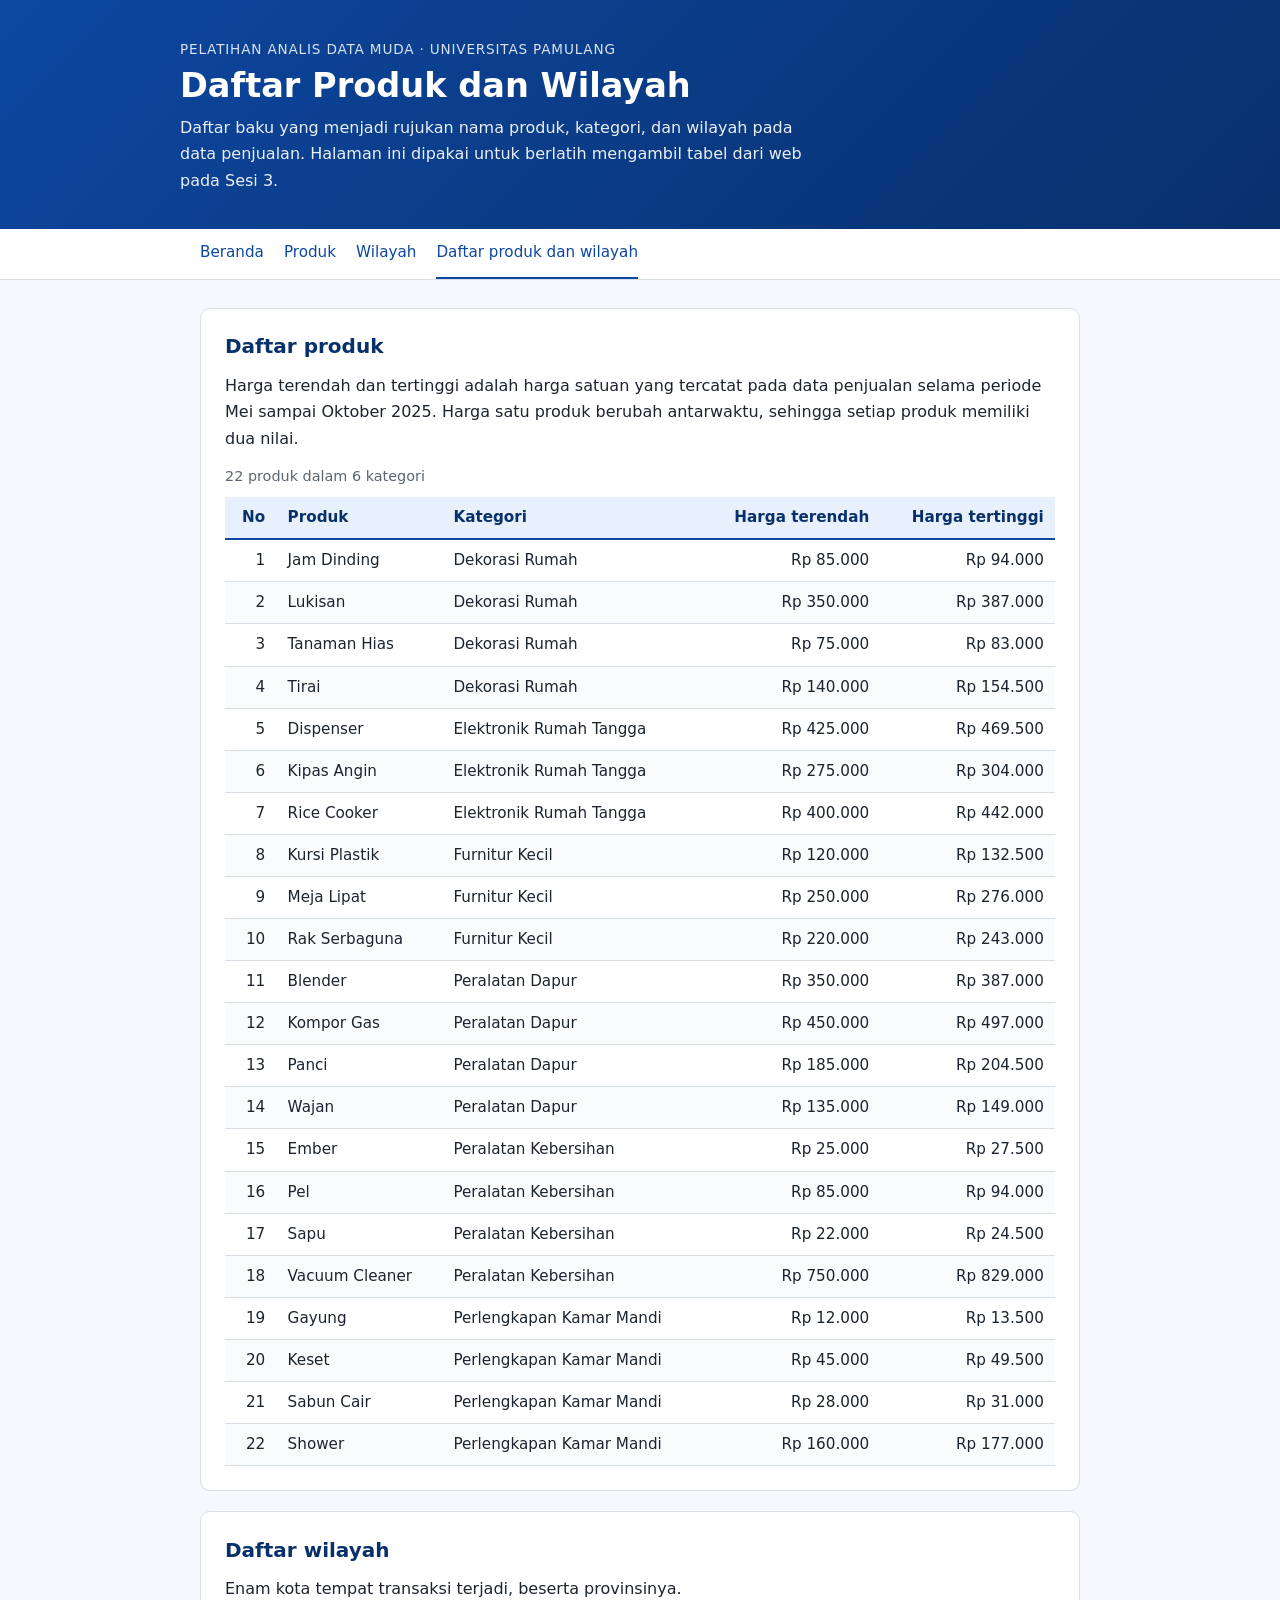
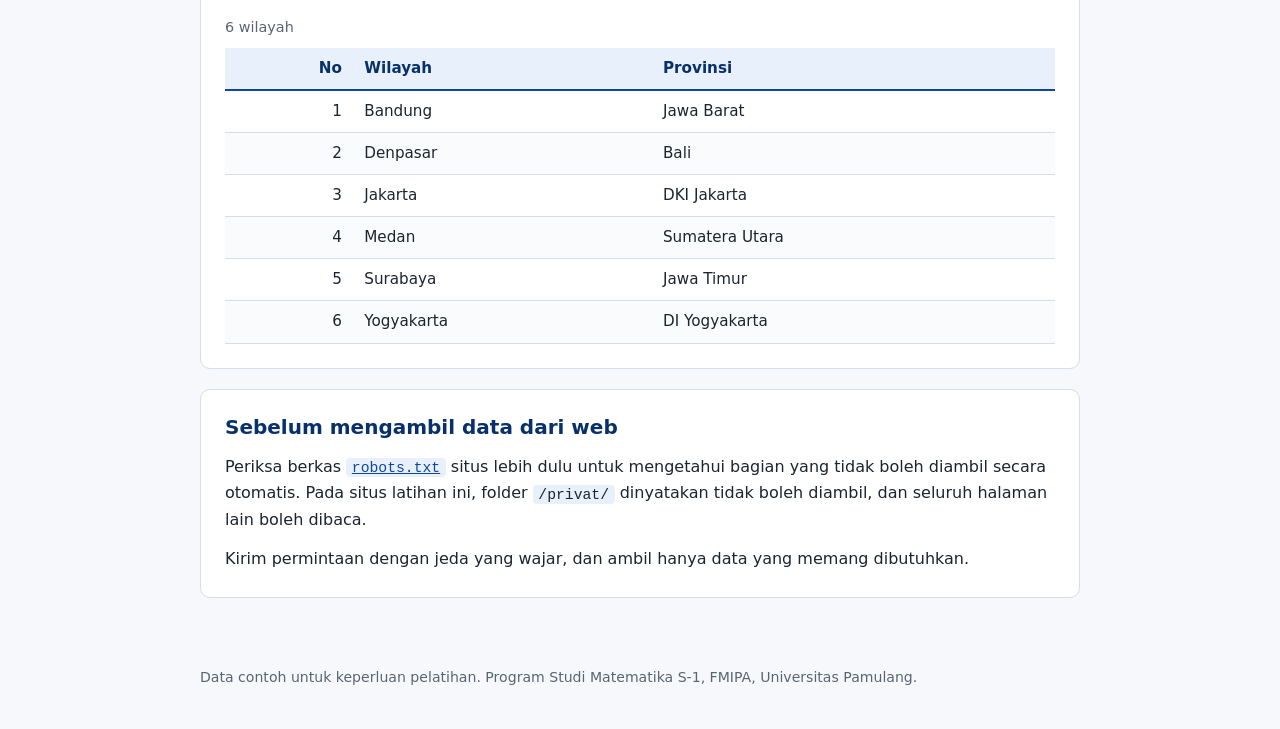
==== daftar_produk.html @ d487b11e "Situs data pelatihan" ====
<!DOCTYPE html>
<html lang="id">
<head>
  <meta charset="utf-8">
  <meta name="viewport" content="width=device-width, initial-scale=1">
  <title>Daftar Produk dan Wilayah · Pusat Data Pelatihan</title>
  <meta name="description" content="Daftar baku produk, kategori, harga satuan, dan wilayah untuk latihan pengambilan data dari web.">
  <link rel="stylesheet" href="style.css">
</head>
<body>

<header class="atas">
  <div class="isi">
    <p class="label">Pelatihan Analis Data Muda · Universitas Pamulang</p>
    <h1>Daftar Produk dan Wilayah</h1>
    <p class="sub">Daftar baku yang menjadi rujukan nama produk, kategori, dan wilayah pada data penjualan. Halaman ini dipakai untuk berlatih mengambil tabel dari web pada Sesi 3.</p>
  </div>
</header>

<nav class="menu" aria-label="Menu utama">
  <div class="isi">
    <a href="index.html">Beranda</a>
    <a href="#produk">Produk</a>
    <a href="#wilayah">Wilayah</a>
    <a href="daftar_produk.html" aria-current="page">Daftar produk dan wilayah</a>
  </div>
</nav>

<main>

  <section id="produk">
    <h2>Daftar produk</h2>
    <p>Harga terendah dan tertinggi adalah harga satuan yang tercatat pada data penjualan selama periode Mei sampai Oktober 2025. Harga satu produk berubah antarwaktu, sehingga setiap produk memiliki dua nilai.</p>
    <div class="gulir">
      <table id="tabel-produk" class="data-produk">
        <caption>22 produk dalam 6 kategori</caption>
        <thead>
          <tr><th class="angka">No</th><th>Produk</th><th>Kategori</th><th class="angka">Harga terendah</th><th class="angka">Harga tertinggi</th></tr>
        </thead>
        <tbody>
          <tr><td class="angka">1</td><td>Jam Dinding</td><td>Dekorasi Rumah</td><td class="angka">Rp 85.000</td><td class="angka">Rp 94.000</td></tr>
          <tr><td class="angka">2</td><td>Lukisan</td><td>Dekorasi Rumah</td><td class="angka">Rp 350.000</td><td class="angka">Rp 387.000</td></tr>
          <tr><td class="angka">3</td><td>Tanaman Hias</td><td>Dekorasi Rumah</td><td class="angka">Rp 75.000</td><td class="angka">Rp 83.000</td></tr>
          <tr><td class="angka">4</td><td>Tirai</td><td>Dekorasi Rumah</td><td class="angka">Rp 140.000</td><td class="angka">Rp 154.500</td></tr>
          <tr><td class="angka">5</td><td>Dispenser</td><td>Elektronik Rumah Tangga</td><td class="angka">Rp 425.000</td><td class="angka">Rp 469.500</td></tr>
          <tr><td class="angka">6</td><td>Kipas Angin</td><td>Elektronik Rumah Tangga</td><td class="angka">Rp 275.000</td><td class="angka">Rp 304.000</td></tr>
          <tr><td class="angka">7</td><td>Rice Cooker</td><td>Elektronik Rumah Tangga</td><td class="angka">Rp 400.000</td><td class="angka">Rp 442.000</td></tr>
          <tr><td class="angka">8</td><td>Kursi Plastik</td><td>Furnitur Kecil</td><td class="angka">Rp 120.000</td><td class="angka">Rp 132.500</td></tr>
          <tr><td class="angka">9</td><td>Meja Lipat</td><td>Furnitur Kecil</td><td class="angka">Rp 250.000</td><td class="angka">Rp 276.000</td></tr>
          <tr><td class="angka">10</td><td>Rak Serbaguna</td><td>Furnitur Kecil</td><td class="angka">Rp 220.000</td><td class="angka">Rp 243.000</td></tr>
          <tr><td class="angka">11</td><td>Blender</td><td>Peralatan Dapur</td><td class="angka">Rp 350.000</td><td class="angka">Rp 387.000</td></tr>
          <tr><td class="angka">12</td><td>Kompor Gas</td><td>Peralatan Dapur</td><td class="angka">Rp 450.000</td><td class="angka">Rp 497.000</td></tr>
          <tr><td class="angka">13</td><td>Panci</td><td>Peralatan Dapur</td><td class="angka">Rp 185.000</td><td class="angka">Rp 204.500</td></tr>
          <tr><td class="angka">14</td><td>Wajan</td><td>Peralatan Dapur</td><td class="angka">Rp 135.000</td><td class="angka">Rp 149.000</td></tr>
          <tr><td class="angka">15</td><td>Ember</td><td>Peralatan Kebersihan</td><td class="angka">Rp 25.000</td><td class="angka">Rp 27.500</td></tr>
          <tr><td class="angka">16</td><td>Pel</td><td>Peralatan Kebersihan</td><td class="angka">Rp 85.000</td><td class="angka">Rp 94.000</td></tr>
          <tr><td class="angka">17</td><td>Sapu</td><td>Peralatan Kebersihan</td><td class="angka">Rp 22.000</td><td class="angka">Rp 24.500</td></tr>
          <tr><td class="angka">18</td><td>Vacuum Cleaner</td><td>Peralatan Kebersihan</td><td class="angka">Rp 750.000</td><td class="angka">Rp 829.000</td></tr>
          <tr><td class="angka">19</td><td>Gayung</td><td>Perlengkapan Kamar Mandi</td><td class="angka">Rp 12.000</td><td class="angka">Rp 13.500</td></tr>
          <tr><td class="angka">20</td><td>Keset</td><td>Perlengkapan Kamar Mandi</td><td class="angka">Rp 45.000</td><td class="angka">Rp 49.500</td></tr>
          <tr><td class="angka">21</td><td>Sabun Cair</td><td>Perlengkapan Kamar Mandi</td><td class="angka">Rp 28.000</td><td class="angka">Rp 31.000</td></tr>
          <tr><td class="angka">22</td><td>Shower</td><td>Perlengkapan Kamar Mandi</td><td class="angka">Rp 160.000</td><td class="angka">Rp 177.000</td></tr>
        </tbody>
      </table>
    </div>
  </section>

  <section id="wilayah">
    <h2>Daftar wilayah</h2>
    <p>Enam kota tempat transaksi terjadi, beserta provinsinya.</p>
    <div class="gulir">
      <table id="tabel-wilayah" class="data-wilayah">
        <caption>6 wilayah</caption>
        <thead>
          <tr><th class="angka">No</th><th>Wilayah</th><th>Provinsi</th></tr>
        </thead>
        <tbody>
          <tr><td class="angka">1</td><td>Bandung</td><td>Jawa Barat</td></tr>
          <tr><td class="angka">2</td><td>Denpasar</td><td>Bali</td></tr>
          <tr><td class="angka">3</td><td>Jakarta</td><td>DKI Jakarta</td></tr>
          <tr><td class="angka">4</td><td>Medan</td><td>Sumatera Utara</td></tr>
          <tr><td class="angka">5</td><td>Surabaya</td><td>Jawa Timur</td></tr>
          <tr><td class="angka">6</td><td>Yogyakarta</td><td>DI Yogyakarta</td></tr>
        </tbody>
      </table>
    </div>
  </section>

  <section id="etika">
    <h2>Sebelum mengambil data dari web</h2>
    <p>Periksa berkas <a href="robots.txt"><code>robots.txt</code></a> situs lebih dulu untuk mengetahui bagian yang tidak boleh diambil secara otomatis. Pada situs latihan ini, folder <code>/privat/</code> dinyatakan tidak boleh diambil, dan seluruh halaman lain boleh dibaca.</p>
    <p>Kirim permintaan dengan jeda yang wajar, dan ambil hanya data yang memang dibutuhkan.</p>
  </section>

</main>

<footer>
  <p>Data contoh untuk keperluan pelatihan. Program Studi Matematika S-1, FMIPA, Universitas Pamulang.</p>
</footer>

</body>
</html>
---- style.css ----
:root {
  --biru: #0d47a1;
  --biru-tua: #08306b;
  --biru-muda: #e8f0fb;
  --teks: #1c2430;
  --redup: #5a6572;
  --garis: #d8dee6;
  --latar: #f6f8fb;
  --kode: #0f1b2d;
}

* { box-sizing: border-box; }

html { scroll-behavior: smooth; }

body {
  margin: 0;
  font-family: system-ui, -apple-system, "Segoe UI", Roboto, "Helvetica Neue", Arial, sans-serif;
  line-height: 1.65;
  color: var(--teks);
  background: var(--latar);
}

header.atas {
  background: linear-gradient(135deg, var(--biru) 0%, var(--biru-tua) 100%);
  color: #fff;
  padding: 2.4rem 1.25rem 2.2rem;
}

header.atas .isi {
  max-width: 920px;
  margin: 0 auto;
}

header.atas .label {
  margin: 0 0 .35rem;
  font-size: .85rem;
  letter-spacing: .06em;
  text-transform: uppercase;
  opacity: .85;
}

header.atas h1 {
  margin: 0 0 .5rem;
  font-size: clamp(1.5rem, 4vw, 2.1rem);
  line-height: 1.2;
}

header.atas p.sub {
  margin: 0;
  max-width: 62ch;
  opacity: .92;
}

nav.menu {
  background: #fff;
  border-bottom: 1px solid var(--garis);
}

nav.menu .isi {
  max-width: 920px;
  margin: 0 auto;
  padding: 0 1.25rem;
  display: flex;
  flex-wrap: wrap;
  gap: .25rem 1.25rem;
}

nav.menu a {
  display: inline-block;
  padding: .7rem 0;
  color: var(--biru);
  text-decoration: none;
  font-size: .95rem;
  border-bottom: 2px solid transparent;
}

nav.menu a:hover,
nav.menu a[aria-current="page"] {
  border-bottom-color: var(--biru);
}

main {
  max-width: 920px;
  margin: 0 auto;
  padding: 1.75rem 1.25rem 3rem;
}

section {
  background: #fff;
  border: 1px solid var(--garis);
  border-radius: 10px;
  padding: 1.35rem 1.5rem 1.5rem;
  margin: 0 0 1.25rem;
}

section h2 {
  margin: 0 0 .6rem;
  font-size: 1.25rem;
  color: var(--biru-tua);
}

p { margin: 0 0 .85rem; }
p:last-child { margin-bottom: 0; }

a { color: var(--biru); }

.tombol {
  display: inline-block;
  padding: .6rem 1.1rem;
  border-radius: 8px;
  border: 1px solid var(--biru);
  background: var(--biru);
  color: #fff;
  font-weight: 600;
  text-decoration: none;
  cursor: pointer;
  font-size: .95rem;
}

.tombol:hover { background: var(--biru-tua); }

.tombol.sekunder {
  background: #fff;
  color: var(--biru);
}

.tombol.sekunder:hover { background: var(--biru-muda); }

.baris-tombol {
  display: flex;
  flex-wrap: wrap;
  gap: .6rem;
  margin: 1rem 0 1.1rem;
}

.catatan {
  border-left: 4px solid var(--biru);
  background: var(--biru-muda);
  padding: .7rem 1rem;
  border-radius: 0 8px 8px 0;
  font-size: .95rem;
}

.bungkus-kode { position: relative; margin: .5rem 0 1rem; }

pre {
  margin: 0;
  padding: 1rem 1.1rem;
  background: var(--kode);
  color: #e6edf6;
  border-radius: 8px;
  overflow-x: auto;
  font-size: .88rem;
  line-height: 1.55;
}

code {
  font-family: ui-monospace, "Cascadia Mono", Consolas, Menlo, monospace;
  font-size: .92em;
}

p code, td code {
  background: var(--biru-muda);
  padding: .1rem .35rem;
  border-radius: 4px;
  overflow-wrap: anywhere;
}

td:first-child code {
  white-space: nowrap;
  overflow-wrap: normal;
}

.salin {
  position: absolute;
  top: .5rem;
  right: .5rem;
  padding: .25rem .6rem;
  font-size: .8rem;
  border-radius: 6px;
  border: 1px solid #3b4a63;
  background: #1c2a42;
  color: #dbe6f5;
  cursor: pointer;
}

.salin:hover { background: #26395a; }

.gulir { overflow-x: auto; }

table {
  width: 100%;
  border-collapse: collapse;
  font-size: .95rem;
}

caption {
  text-align: left;
  color: var(--redup);
  font-size: .9rem;
  padding-bottom: .5rem;
}

th, td {
  text-align: left;
  padding: .5rem .7rem;
  border-bottom: 1px solid var(--garis);
  vertical-align: top;
}

thead th {
  background: var(--biru-muda);
  color: var(--biru-tua);
  border-bottom: 2px solid var(--biru);
  white-space: nowrap;
}

tbody tr:nth-child(even) { background: #fafbfd; }

td.angka, th.angka { text-align: right; white-space: nowrap; }

ul.rapat { margin: .25rem 0 0; padding-left: 1.2rem; }

footer {
  max-width: 920px;
  margin: 0 auto;
  padding: 0 1.25rem 2.5rem;
  color: var(--redup);
  font-size: .88rem;
}

@media (max-width: 560px) {
  section { padding: 1.1rem 1rem 1.2rem; }
  .tombol { width: 100%; text-align: center; }
}
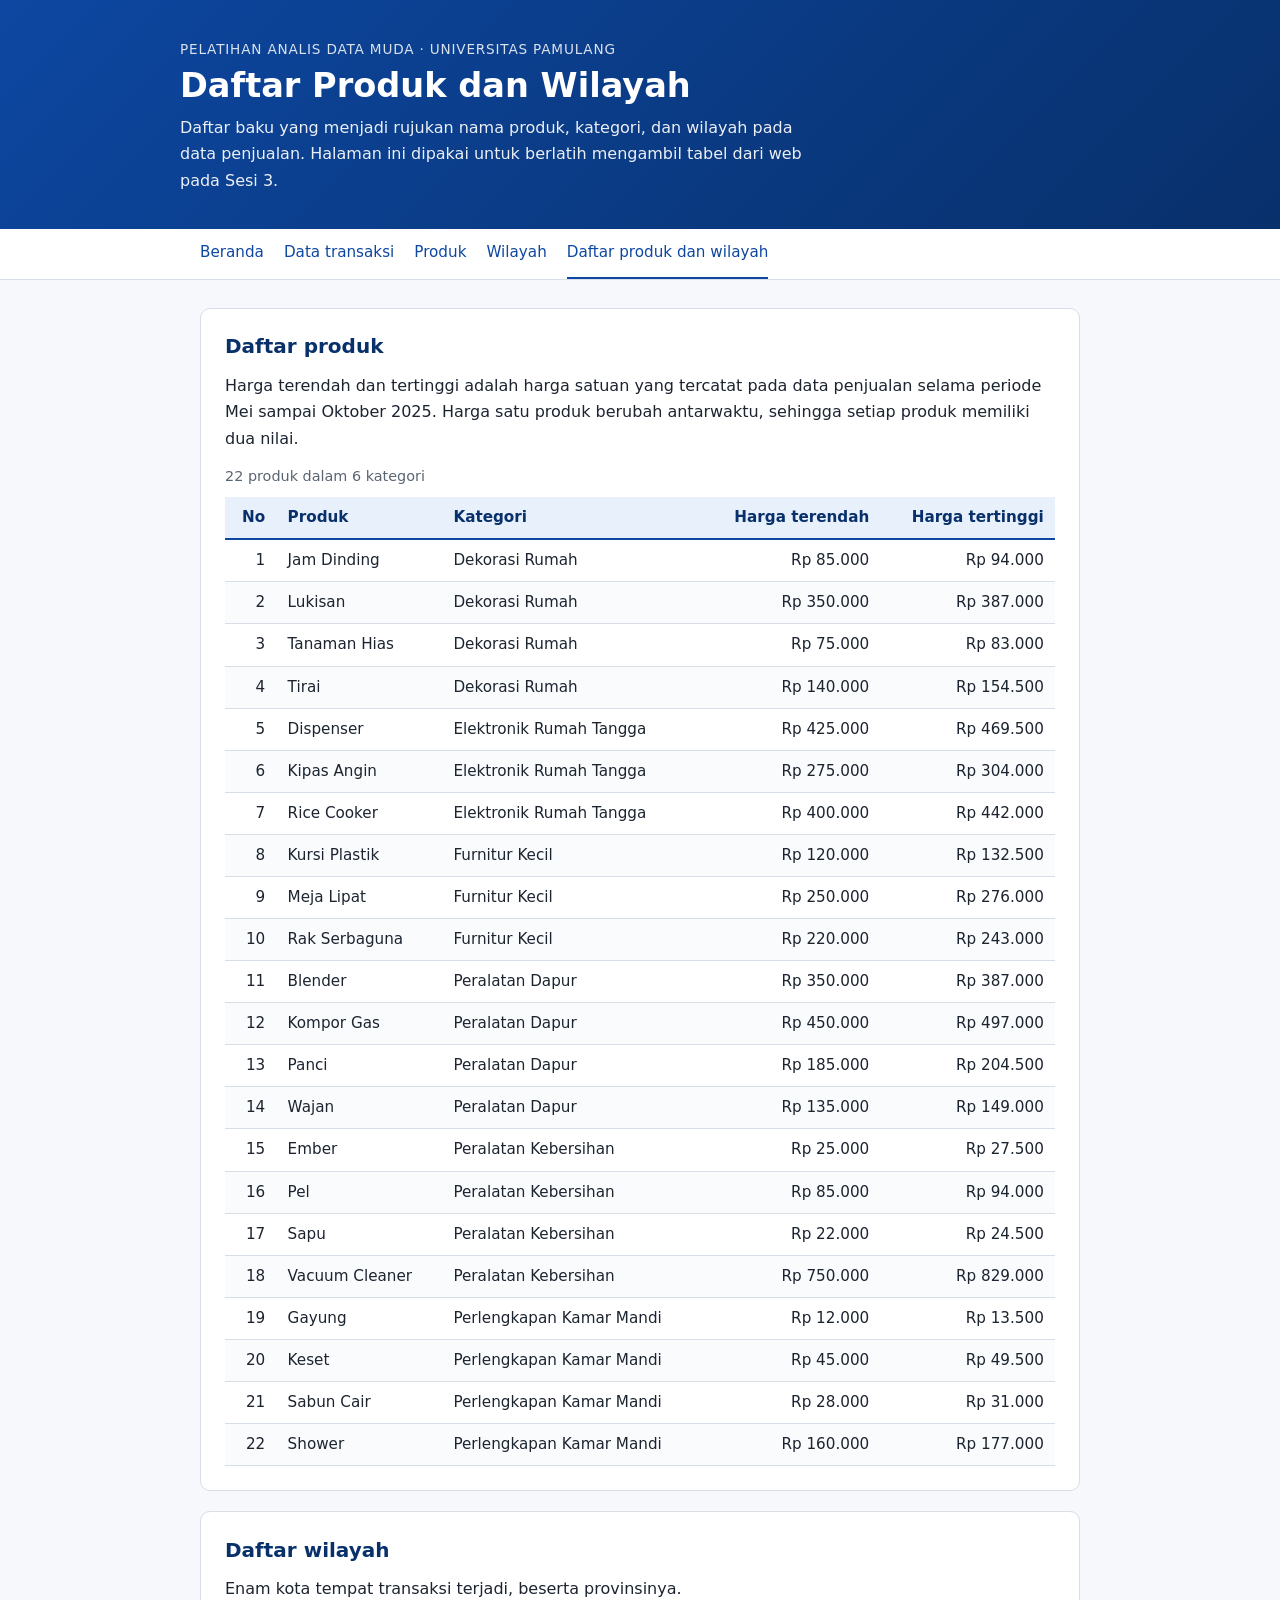
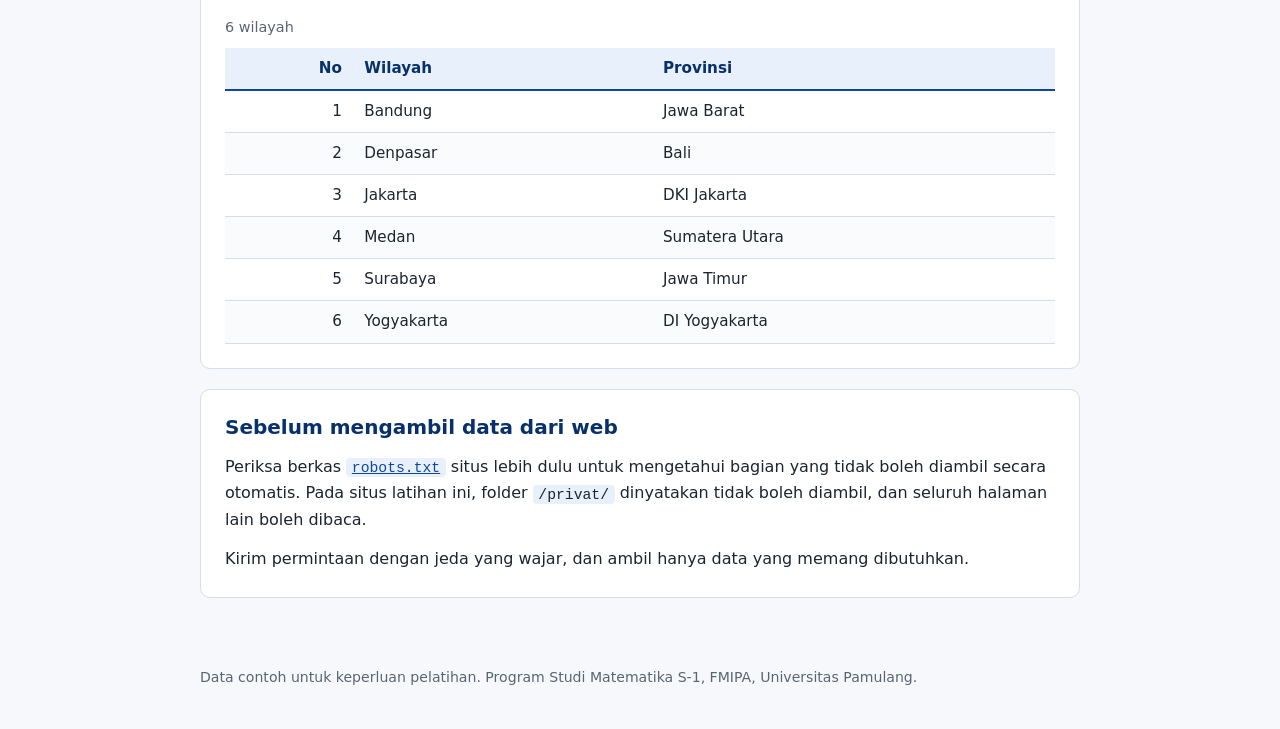
==== commit 567fe74b: "Tambah halaman transaksi untuk scraping, hapus tautan CSV" ====
--- a/daftar_produk.html
+++ b/daftar_produk.html
@@ -20,6 +20,7 @@
 <nav class="menu" aria-label="Menu utama">
   <div class="isi">
     <a href="index.html">Beranda</a>
+    <a href="transaksi.html">Data transaksi</a>
     <a href="#produk">Produk</a>
     <a href="#wilayah">Wilayah</a>
     <a href="daftar_produk.html" aria-current="page">Daftar produk dan wilayah</a>
--- a/style.css
+++ b/style.css
@@ -234,3 +234,8 @@
   section { padding: 1.1rem 1rem 1.2rem; }
   .tombol { width: 100%; text-align: center; }
 }
+
+/* Tabel besar untuk halaman data transaksi */
+.gulir.tinggi { max-height: 70vh; overflow: auto; }
+.tabel-besar th, .tabel-besar td { font-size: .82rem; padding: .35rem .65rem; white-space: nowrap; }
+.tabel-besar thead th { position: sticky; top: 0; z-index: 1; }
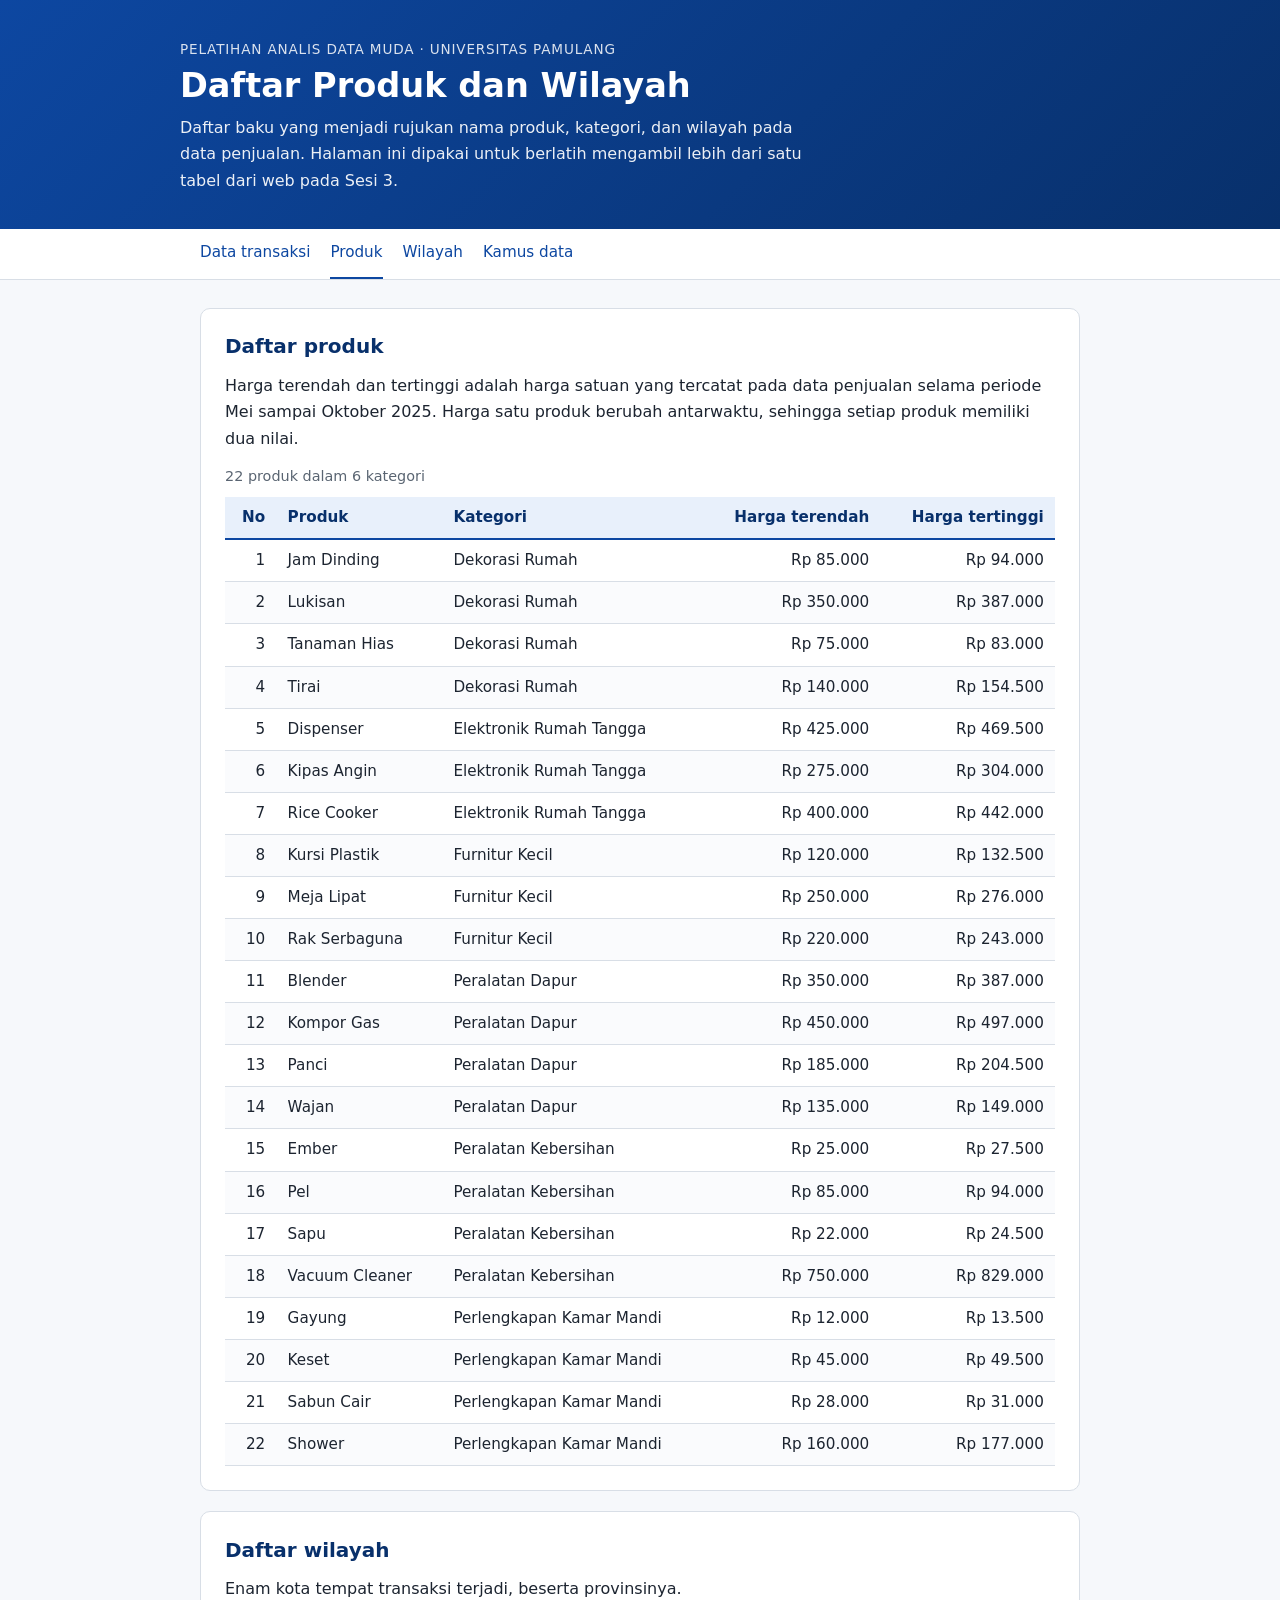
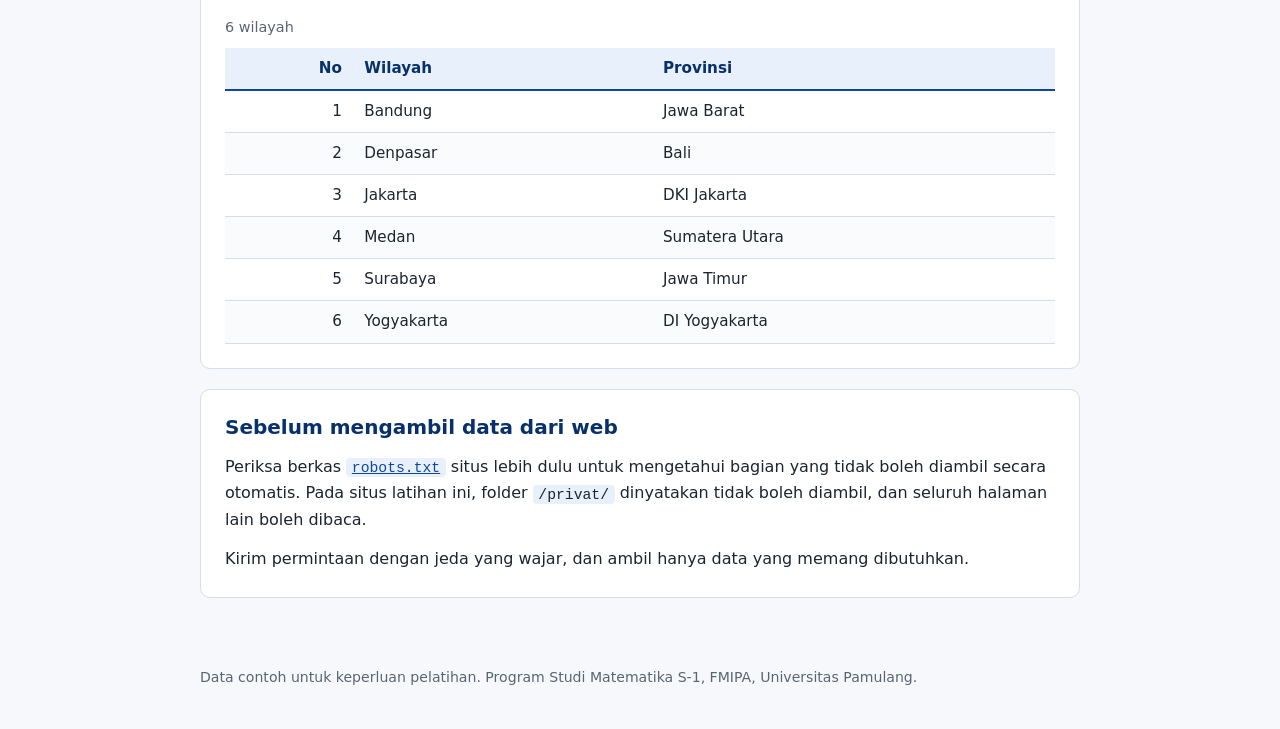
==== commit dbbaeb64: "Jadikan beranda tabel transaksi, sederhanakan menu" ====
--- a/daftar_produk.html
+++ b/daftar_produk.html
@@ -13,17 +13,16 @@
   <div class="isi">
     <p class="label">Pelatihan Analis Data Muda · Universitas Pamulang</p>
     <h1>Daftar Produk dan Wilayah</h1>
-    <p class="sub">Daftar baku yang menjadi rujukan nama produk, kategori, dan wilayah pada data penjualan. Halaman ini dipakai untuk berlatih mengambil tabel dari web pada Sesi 3.</p>
+    <p class="sub">Daftar baku yang menjadi rujukan nama produk, kategori, dan wilayah pada data penjualan. Halaman ini dipakai untuk berlatih mengambil lebih dari satu tabel dari web pada Sesi 3.</p>
   </div>
 </header>
 
 <nav class="menu" aria-label="Menu utama">
   <div class="isi">
-    <a href="index.html">Beranda</a>
-    <a href="transaksi.html">Data transaksi</a>
-    <a href="#produk">Produk</a>
+    <a href="index.html">Data transaksi</a>
+    <a href="#produk" aria-current="page">Produk</a>
     <a href="#wilayah">Wilayah</a>
-    <a href="daftar_produk.html" aria-current="page">Daftar produk dan wilayah</a>
+    <a href="index.html#kamus">Kamus data</a>
   </div>
 </nav>
 
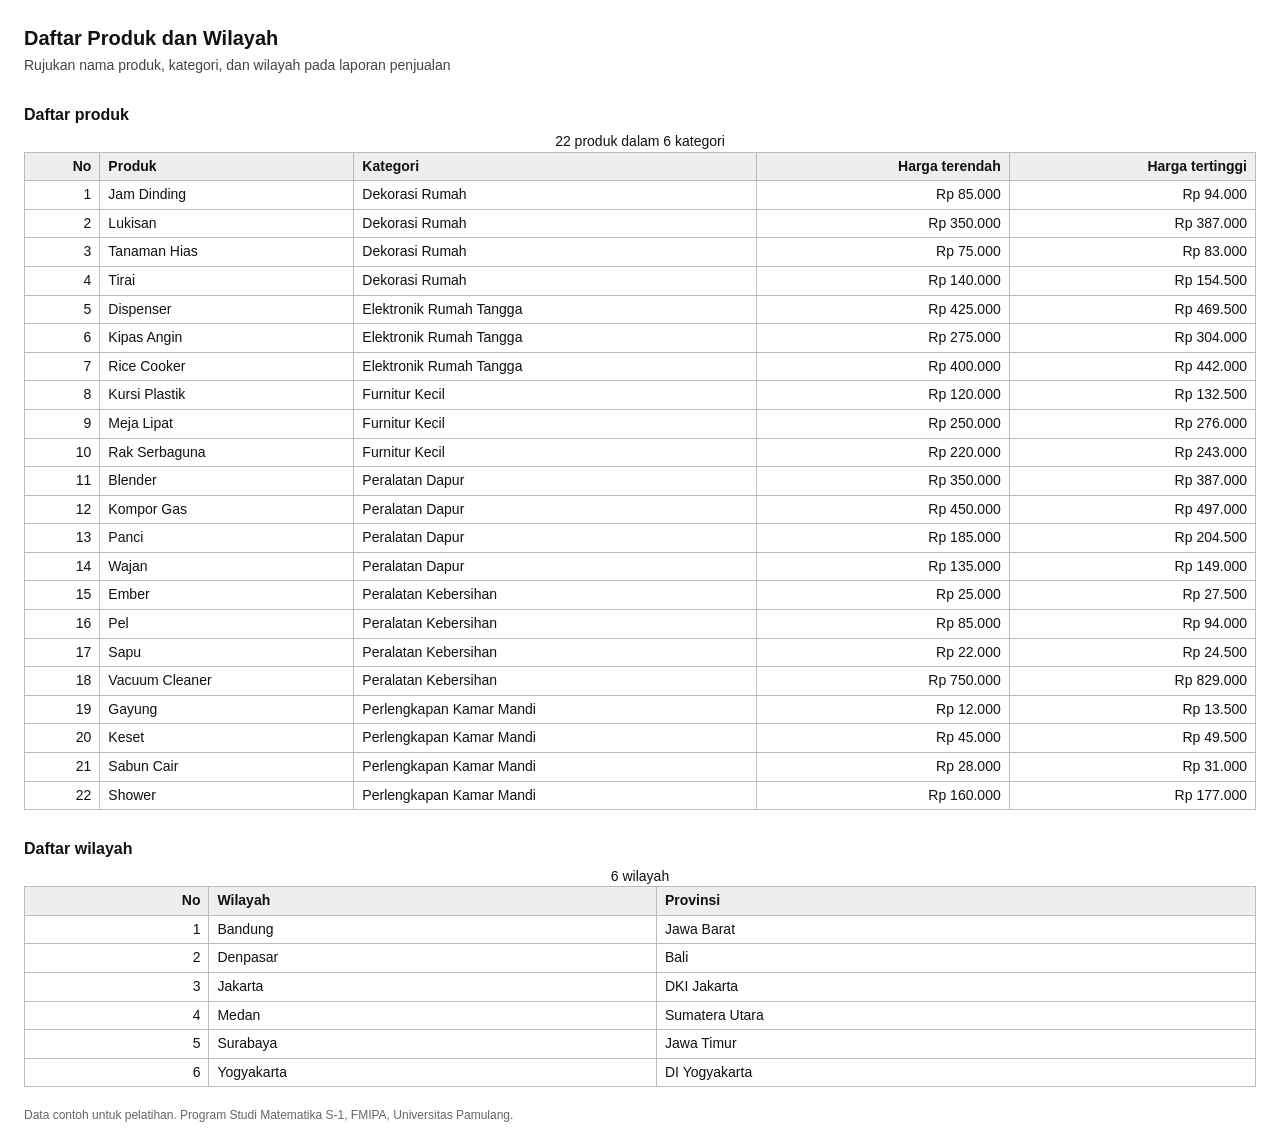
==== commit 74b4a60b: "Sederhanakan situs menjadi laporan tabel" ====
--- a/daftar_produk.html
+++ b/daftar_produk.html
@@ -3,36 +3,17 @@
 <head>
   <meta charset="utf-8">
   <meta name="viewport" content="width=device-width, initial-scale=1">
-  <title>Daftar Produk dan Wilayah · Pusat Data Pelatihan</title>
-  <meta name="description" content="Daftar baku produk, kategori, harga satuan, dan wilayah untuk latihan pengambilan data dari web.">
+  <title>Daftar Produk dan Wilayah</title>
   <link rel="stylesheet" href="style.css">
 </head>
 <body>
 
-<header class="atas">
-  <div class="isi">
-    <p class="label">Pelatihan Analis Data Muda · Universitas Pamulang</p>
-    <h1>Daftar Produk dan Wilayah</h1>
-    <p class="sub">Daftar baku yang menjadi rujukan nama produk, kategori, dan wilayah pada data penjualan. Halaman ini dipakai untuk berlatih mengambil lebih dari satu tabel dari web pada Sesi 3.</p>
-  </div>
-</header>
+<h1>Daftar Produk dan Wilayah</h1>
+<p class="ket">Rujukan nama produk, kategori, dan wilayah pada laporan penjualan</p>
 
-<nav class="menu" aria-label="Menu utama">
-  <div class="isi">
-    <a href="index.html">Data transaksi</a>
-    <a href="#produk" aria-current="page">Produk</a>
-    <a href="#wilayah">Wilayah</a>
-    <a href="index.html#kamus">Kamus data</a>
-  </div>
-</nav>
-
-<main>
-
-  <section id="produk">
-    <h2>Daftar produk</h2>
-    <p>Harga terendah dan tertinggi adalah harga satuan yang tercatat pada data penjualan selama periode Mei sampai Oktober 2025. Harga satu produk berubah antarwaktu, sehingga setiap produk memiliki dua nilai.</p>
-    <div class="gulir">
-      <table id="tabel-produk" class="data-produk">
+<h2>Daftar produk</h2>
+<div class="gulir">
+<table id="tabel-produk">
         <caption>22 produk dalam 6 kategori</caption>
         <thead>
           <tr><th class="angka">No</th><th>Produk</th><th>Kategori</th><th class="angka">Harga terendah</th><th class="angka">Harga tertinggi</th></tr>
@@ -62,14 +43,11 @@
           <tr><td class="angka">22</td><td>Shower</td><td>Perlengkapan Kamar Mandi</td><td class="angka">Rp 160.000</td><td class="angka">Rp 177.000</td></tr>
         </tbody>
       </table>
-    </div>
-  </section>
+</div>
 
-  <section id="wilayah">
-    <h2>Daftar wilayah</h2>
-    <p>Enam kota tempat transaksi terjadi, beserta provinsinya.</p>
-    <div class="gulir">
-      <table id="tabel-wilayah" class="data-wilayah">
+<h2>Daftar wilayah</h2>
+<div class="gulir">
+<table id="tabel-wilayah">
         <caption>6 wilayah</caption>
         <thead>
           <tr><th class="angka">No</th><th>Wilayah</th><th>Provinsi</th></tr>
@@ -83,20 +61,9 @@
           <tr><td class="angka">6</td><td>Yogyakarta</td><td>DI Yogyakarta</td></tr>
         </tbody>
       </table>
-    </div>
-  </section>
+</div>
 
-  <section id="etika">
-    <h2>Sebelum mengambil data dari web</h2>
-    <p>Periksa berkas <a href="robots.txt"><code>robots.txt</code></a> situs lebih dulu untuk mengetahui bagian yang tidak boleh diambil secara otomatis. Pada situs latihan ini, folder <code>/privat/</code> dinyatakan tidak boleh diambil, dan seluruh halaman lain boleh dibaca.</p>
-    <p>Kirim permintaan dengan jeda yang wajar, dan ambil hanya data yang memang dibutuhkan.</p>
-  </section>
-
-</main>
-
-<footer>
-  <p>Data contoh untuk keperluan pelatihan. Program Studi Matematika S-1, FMIPA, Universitas Pamulang.</p>
-</footer>
+<footer>Data contoh untuk pelatihan. Program Studi Matematika S-1, FMIPA, Universitas Pamulang.</footer>
 
 </body>
 </html>
--- a/style.css
+++ b/style.css
@@ -1,241 +1,10 @@
-:root {
-  --biru: #0d47a1;
-  --biru-tua: #08306b;
-  --biru-muda: #e8f0fb;
-  --teks: #1c2430;
-  --redup: #5a6572;
-  --garis: #d8dee6;
-  --latar: #f6f8fb;
-  --kode: #0f1b2d;
-}
-
-* { box-sizing: border-box; }
-
-html { scroll-behavior: smooth; }
-
-body {
-  margin: 0;
-  font-family: system-ui, -apple-system, "Segoe UI", Roboto, "Helvetica Neue", Arial, sans-serif;
-  line-height: 1.65;
-  color: var(--teks);
-  background: var(--latar);
-}
-
-header.atas {
-  background: linear-gradient(135deg, var(--biru) 0%, var(--biru-tua) 100%);
-  color: #fff;
-  padding: 2.4rem 1.25rem 2.2rem;
-}
-
-header.atas .isi {
-  max-width: 920px;
-  margin: 0 auto;
-}
-
-header.atas .label {
-  margin: 0 0 .35rem;
-  font-size: .85rem;
-  letter-spacing: .06em;
-  text-transform: uppercase;
-  opacity: .85;
-}
-
-header.atas h1 {
-  margin: 0 0 .5rem;
-  font-size: clamp(1.5rem, 4vw, 2.1rem);
-  line-height: 1.2;
-}
-
-header.atas p.sub {
-  margin: 0;
-  max-width: 62ch;
-  opacity: .92;
-}
-
-nav.menu {
-  background: #fff;
-  border-bottom: 1px solid var(--garis);
-}
-
-nav.menu .isi {
-  max-width: 920px;
-  margin: 0 auto;
-  padding: 0 1.25rem;
-  display: flex;
-  flex-wrap: wrap;
-  gap: .25rem 1.25rem;
-}
-
-nav.menu a {
-  display: inline-block;
-  padding: .7rem 0;
-  color: var(--biru);
-  text-decoration: none;
-  font-size: .95rem;
-  border-bottom: 2px solid transparent;
-}
-
-nav.menu a:hover,
-nav.menu a[aria-current="page"] {
-  border-bottom-color: var(--biru);
-}
-
-main {
-  max-width: 920px;
-  margin: 0 auto;
-  padding: 1.75rem 1.25rem 3rem;
-}
-
-section {
-  background: #fff;
-  border: 1px solid var(--garis);
-  border-radius: 10px;
-  padding: 1.35rem 1.5rem 1.5rem;
-  margin: 0 0 1.25rem;
-}
-
-section h2 {
-  margin: 0 0 .6rem;
-  font-size: 1.25rem;
-  color: var(--biru-tua);
-}
-
-p { margin: 0 0 .85rem; }
-p:last-child { margin-bottom: 0; }
-
-a { color: var(--biru); }
-
-.tombol {
-  display: inline-block;
-  padding: .6rem 1.1rem;
-  border-radius: 8px;
-  border: 1px solid var(--biru);
-  background: var(--biru);
-  color: #fff;
-  font-weight: 600;
-  text-decoration: none;
-  cursor: pointer;
-  font-size: .95rem;
-}
-
-.tombol:hover { background: var(--biru-tua); }
-
-.tombol.sekunder {
-  background: #fff;
-  color: var(--biru);
-}
-
-.tombol.sekunder:hover { background: var(--biru-muda); }
-
-.baris-tombol {
-  display: flex;
-  flex-wrap: wrap;
-  gap: .6rem;
-  margin: 1rem 0 1.1rem;
-}
-
-.catatan {
-  border-left: 4px solid var(--biru);
-  background: var(--biru-muda);
-  padding: .7rem 1rem;
-  border-radius: 0 8px 8px 0;
-  font-size: .95rem;
-}
-
-.bungkus-kode { position: relative; margin: .5rem 0 1rem; }
-
-pre {
-  margin: 0;
-  padding: 1rem 1.1rem;
-  background: var(--kode);
-  color: #e6edf6;
-  border-radius: 8px;
-  overflow-x: auto;
-  font-size: .88rem;
-  line-height: 1.55;
-}
-
-code {
-  font-family: ui-monospace, "Cascadia Mono", Consolas, Menlo, monospace;
-  font-size: .92em;
-}
-
-p code, td code {
-  background: var(--biru-muda);
-  padding: .1rem .35rem;
-  border-radius: 4px;
-  overflow-wrap: anywhere;
-}
-
-td:first-child code {
-  white-space: nowrap;
-  overflow-wrap: normal;
-}
-
-.salin {
-  position: absolute;
-  top: .5rem;
-  right: .5rem;
-  padding: .25rem .6rem;
-  font-size: .8rem;
-  border-radius: 6px;
-  border: 1px solid #3b4a63;
-  background: #1c2a42;
-  color: #dbe6f5;
-  cursor: pointer;
-}
-
-.salin:hover { background: #26395a; }
-
+body { font-family: Arial, Helvetica, sans-serif; font-size: 14px; color: #111; margin: 24px; line-height: 1.4; }
+h1 { font-size: 20px; margin: 0 0 4px; }
+h2 { font-size: 16px; margin: 28px 0 6px; }
+p.ket { margin: 0 0 16px; color: #444; }
 .gulir { overflow-x: auto; }
-
-table {
-  width: 100%;
-  border-collapse: collapse;
-  font-size: .95rem;
-}
-
-caption {
-  text-align: left;
-  color: var(--redup);
-  font-size: .9rem;
-  padding-bottom: .5rem;
-}
-
-th, td {
-  text-align: left;
-  padding: .5rem .7rem;
-  border-bottom: 1px solid var(--garis);
-  vertical-align: top;
-}
-
-thead th {
-  background: var(--biru-muda);
-  color: var(--biru-tua);
-  border-bottom: 2px solid var(--biru);
-  white-space: nowrap;
-}
-
-tbody tr:nth-child(even) { background: #fafbfd; }
-
-td.angka, th.angka { text-align: right; white-space: nowrap; }
-
-ul.rapat { margin: .25rem 0 0; padding-left: 1.2rem; }
-
-footer {
-  max-width: 920px;
-  margin: 0 auto;
-  padding: 0 1.25rem 2.5rem;
-  color: var(--redup);
-  font-size: .88rem;
-}
-
-@media (max-width: 560px) {
-  section { padding: 1.1rem 1rem 1.2rem; }
-  .tombol { width: 100%; text-align: center; }
-}
-
-/* Tabel besar untuk halaman data transaksi */
-.gulir.tinggi { max-height: 70vh; overflow: auto; }
-.tabel-besar th, .tabel-besar td { font-size: .82rem; padding: .35rem .65rem; white-space: nowrap; }
-.tabel-besar thead th { position: sticky; top: 0; z-index: 1; }
+table { border-collapse: collapse; width: 100%; }
+th, td { border: 1px solid #bbb; padding: 4px 8px; text-align: left; white-space: nowrap; }
+th { background: #eee; }
+td.angka, th.angka { text-align: right; }
+footer { margin-top: 20px; color: #666; font-size: 12px; }
